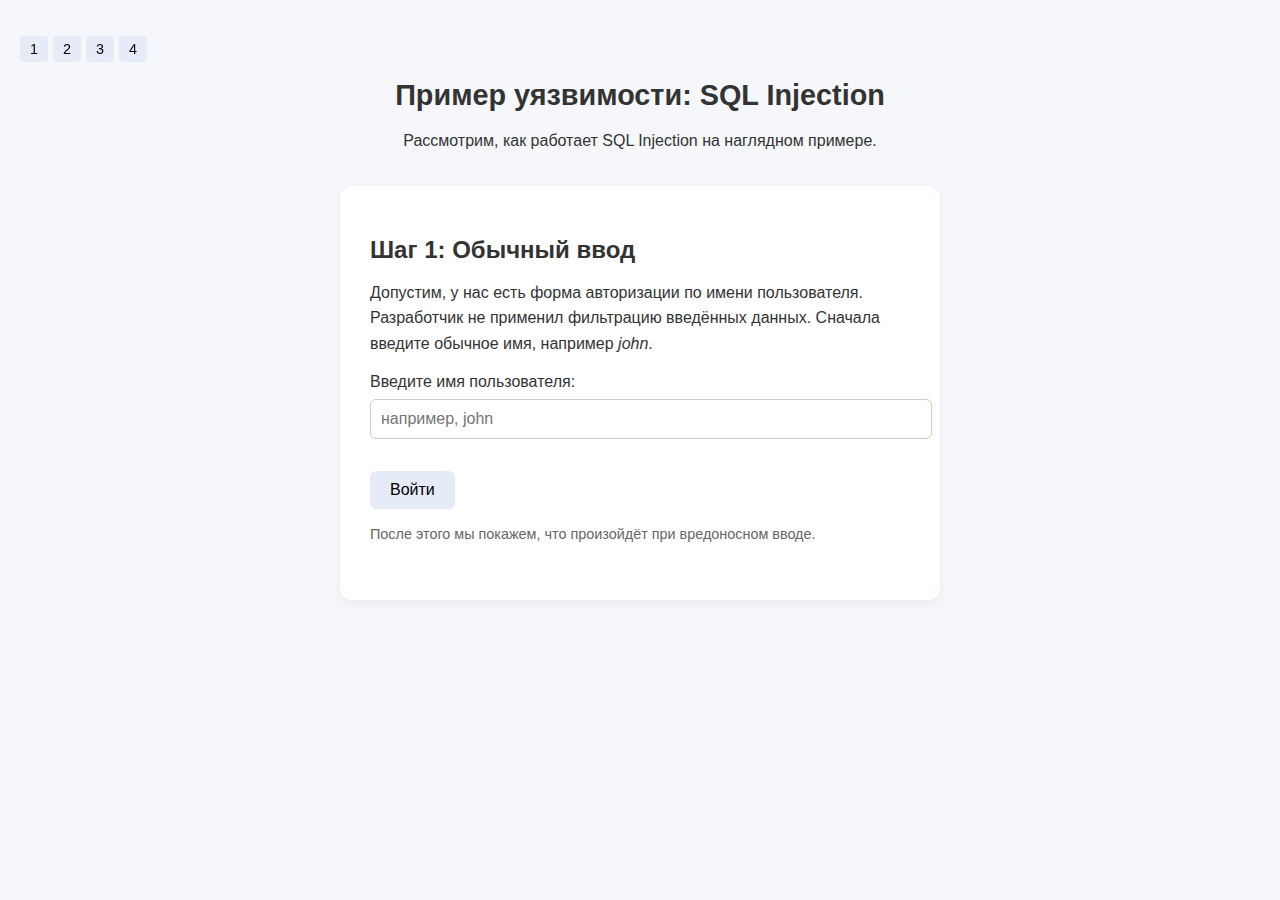
==== index.html @ fc74199f "Update and rename sql.html to index.html" ====
<!DOCTYPE html>
<html lang="ru">
<head>
    <meta charset="UTF-8" />
    <meta name="viewport" content="width=device-width, initial-scale=1.0"/>

    <title>Пример: SQL Injection</title>

    <style>
        body {
            margin: 0;
            padding: 0;
            font-family: -apple-system, BlinkMacSystemFont, "Helvetica Neue", "Segoe UI", Roboto, Oxygen, Ubuntu, Cantarell, "Open Sans", sans-serif;
            background: #F5F7FA;
            color: #333;
            min-height: 100vh;
            display: flex;
            flex-direction: column;
        }

        .container {
            max-width: 600px;
            margin: 40px auto;
            padding: 20px;
            position: relative;
        }

        h1, h2 {
            font-weight: 600;
            margin-bottom: 1rem;
        }

        p {
            line-height: 1.6;
            margin-bottom: 1rem;
        }

        button {
            background: #E5ECF8;
            border: none;
            padding: 10px 20px;
            font-size: 1rem;
            cursor: pointer;
            border-radius: 6px;
            font-weight: 500;
            margin-top: 1rem;
            transition: background 0.2s ease, transform 0.1s ease;
        }

        button:hover {
            background: #D6E2F3;
            transform: translateY(-1px);
        }

        .card {
            background: #fff;
            border-radius: 12px;
            box-shadow: 0 4px 12px rgba(0,0,0,0.05);
            padding: 30px;
            margin-bottom: 2rem;
        }

        .info-box {
            margin-top: 1rem;
            padding: 10px;
            border-radius: 6px;
            line-height: 1.5;
            font-size: 0.95rem;
        }

        .info-normal {
            background: #E7F9E7; 
            border: 1px solid #BDE8BD;
        }

        .info-warning {
            background: #FFF9D9; 
            border: 1px solid #E8E0A5;
        }

        .info-critical {
            background: #FEE9E9; 
            border: 1px solid #F7CACA;
        }

        .info-solution {
            background: #E7F9E7; 
            border: 1px solid #BDE8BD;
        }

        .label {
            font-weight: 500;
            margin-bottom: 0.5rem;
            display: block;
        }

        input[type="text"] {
            width: 100%;
            padding: 10px;
            border: 1px solid #ccc;
            border-radius: 6px;
            margin-bottom: 1rem;
            font-size: 1rem;
            font-family: inherit;
        }

        .note {
            font-size: 0.9rem;
            color: #666;
            margin-bottom: 1.5rem;
        }

        .code-sample {
            background: #F0F0F0;
            font-family: Menlo, Consolas, monospace;
            padding: 10px;
            border-radius: 6px;
            margin-top: 0.5rem;
            font-size: 0.9rem;
            overflow-x: auto;
        }

        .hidden {
            display: none;
        }

        .scenario-title {
            margin-bottom: 2rem;
            text-align: center;
        }

        .scenario-title h1 {
            font-size: 1.8rem;
        }

        /* Панель навигации в левом верхнем углу (зафиксирована) */
        .step-nav {
            position: fixed;
            top: 20px;
            left: 20px;
            display: flex;
            gap: 5px;
            z-index: 999;
        }

        .step-nav button {
            padding: 5px 10px;
            font-size: 0.9rem;
            border-radius: 4px;
            background: #E5ECF8;
            font-weight: 500;
        }

        .step-nav button:hover {
            background: #D6E2F3;
        }

        @media (max-width: 600px) {
            .card {
                padding: 20px;
            }

            h1 {
                font-size: 1.5rem;
            }

            .step-nav {
                flex-direction: column;
                top: 20px;
                left: 20px;
            }
        }
    </style>
</head>
<body>

<!-- Навигация по шагам -->
<div class="step-nav">
    <button class="step-btn" data-step="input-screen">1</button>
    <button class="step-btn" data-step="normal-result">2</button>
    <button class="step-btn" data-step="injection-screen">3</button>
    <button class="step-btn" data-step="attack-result">4</button>
</div>

<div class="container">

    <!-- Заголовок сценария -->
    <div class="scenario-title">
        <h1>Пример уязвимости: SQL Injection</h1>
        <p>Рассмотрим, как работает SQL Injection на наглядном примере.</p>
    </div>

    <!-- Экран ввода -->
    <div id="input-screen" class="card">
        <h2>Шаг 1: Обычный ввод</h2>
        <p>
            Допустим, у нас есть форма авторизации по имени пользователя. Разработчик не применил фильтрацию введённых данных.  
            Сначала введите обычное имя, например <em>john</em>.
        </p>
        <label class="label" for="usernameInput">Введите имя пользователя:</label>
        <input type="text" id="usernameInput" placeholder="например, john"/>
        <button id="loginBtn">Войти</button>
        <p class="note">После этого мы покажем, что произойдёт при вредоносном вводе.</p>
    </div>

    <!-- Экран нормального результата -->
    <div id="normal-result" class="card hidden">
        <h2>Шаг 2: Нормальный результат</h2>
        <p>Если пользователь "john" существует в базе, вы авторизуетесь без проблем.</p>
        <div class="info-box info-normal">
            <strong>Результат:</strong><br>
            Добро пожаловать, john!
        </div>

        <div class="info-box info-warning" style="margin-top:1.5rem;">
            <strong>Что произошло без инъекции:</strong><br>
            Запрос к базе данных был:
            <div class="code-sample">
                SELECT * FROM users WHERE username='john'
            </div>
            Здесь всё выглядит безопасно, так как пользовательский ввод "john" не меняет логику запроса.
        </div>
        <button class="toggle-attack" id="showAttackBtn">Перейти к вредоносному вводу</button>
    </div>

    <!-- Экран с вводом вредоносного кода -->
    <div id="injection-screen" class="card hidden">
        <h2>Шаг 3: Вредоносный ввод</h2>
        <p>Злоумышленник вводит не просто имя, а SQL-код:</p>
        <div class="code-sample">john' OR '1'='1</div>
        <input type="text" id="evilInput" value="john' OR '1'='1"/>
        <button id="attackBtn">Войти</button>
        <p class="note">Нажмите "Войти", чтобы увидеть последствия.</p>
    </div>

    <!-- Экран результата при SQL Injection -->
    <div id="attack-result" class="card hidden">
        <h2>Шаг 4: Результат SQL Injection</h2>
        <div class="info-box info-critical">
            <strong>Критическая ситуация:</strong><br>
            Злоумышленник изменил логику запроса так, что теперь он выглядит следующим образом:
            <div class="code-sample">
                SELECT * FROM users WHERE username='john' OR '1'='1'
            </div>
            Введённый код добавил условие '1'='1', которое всегда истинно.  
            Это означает, что запрос вернёт все записи из базы, а не только для конкретного пользователя.
        </div>

        <div class="info-box info-solution" style="margin-top:1.5rem;">
            <strong>Решение:</strong><br>
            Чтобы избежать подобных ситуаций, нужно использовать параметризованные запросы, ORM-библиотеки или фильтрацию ввода,  
            чтобы данные пользователя не могли менять структуру SQL-запроса.
        </div>
    </div>

</div>

<script>
    const screens = {
        'input-screen': document.getElementById('input-screen'),
        'normal-result': document.getElementById('normal-result'),
        'injection-screen': document.getElementById('injection-screen'),
        'attack-result': document.getElementById('attack-result')
    };

    const loginBtn = document.getElementById('loginBtn');
    const showAttackBtn = document.getElementById('showAttackBtn');
    const attackBtn = document.getElementById('attackBtn');

    function showScreen(screenId) {
        for (const id in screens) {
            if (id === screenId) {
                screens[id].classList.remove('hidden');
            } else {
                screens[id].classList.add('hidden');
            }
        }
        window.scrollTo(0,0);
    }

    loginBtn.addEventListener('click', () => {
        showScreen('normal-result');
    });

    showAttackBtn.addEventListener('click', () => {
        showScreen('injection-screen');
    });

    attackBtn.addEventListener('click', () => {
        showScreen('attack-result');
    });

    const stepButtons = document.querySelectorAll('.step-btn');
    stepButtons.forEach(btn => {
        btn.addEventListener('click', () => {
            const targetStep = btn.dataset.step;
            showScreen(targetStep);
        });
    });
</script>

</body>
</html>
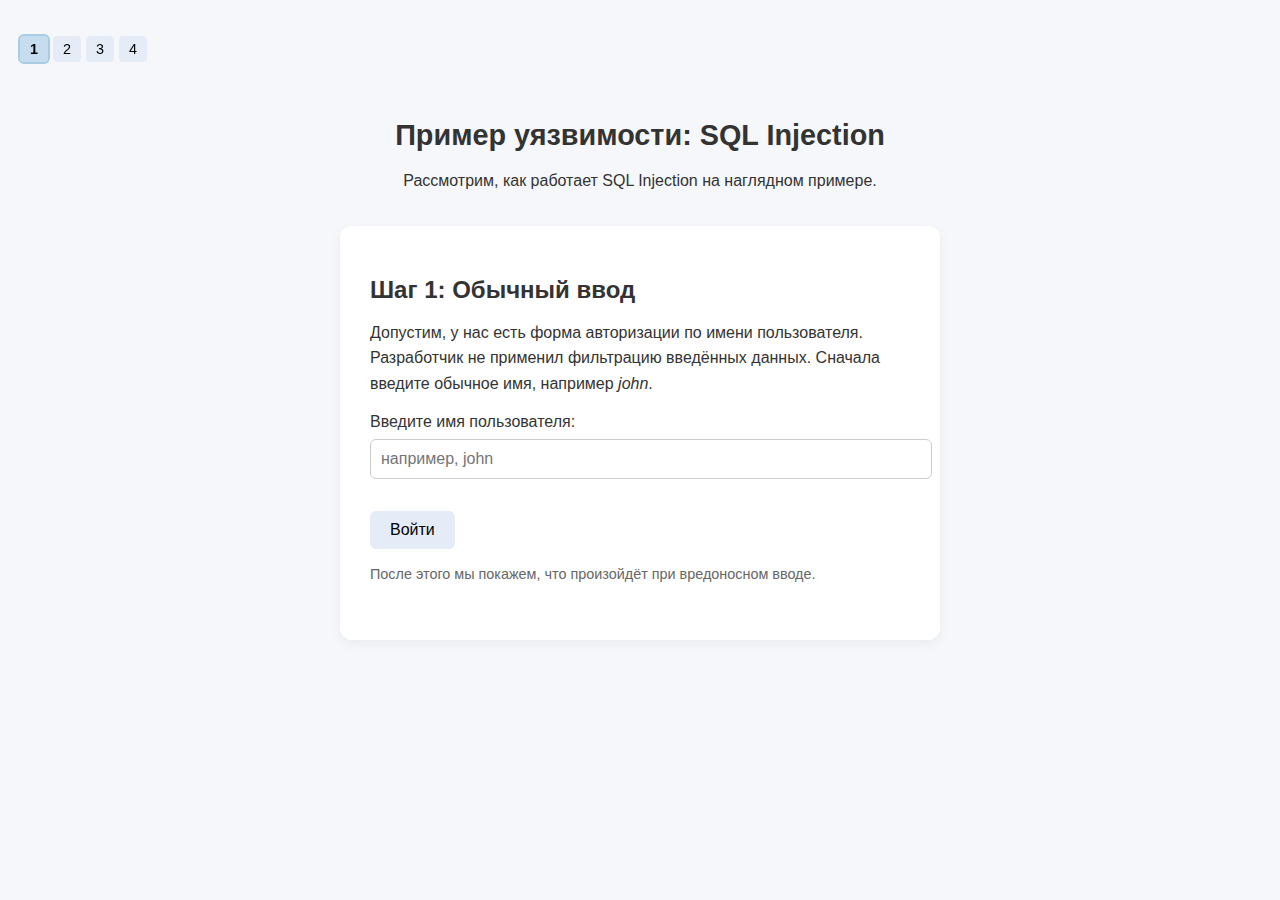
==== commit 25fa6641: "Update index.html" ====
--- a/index.html
+++ b/index.html
@@ -3,7 +3,6 @@
 <head>
     <meta charset="UTF-8" />
     <meta name="viewport" content="width=device-width, initial-scale=1.0"/>
-
     <title>Пример: SQL Injection</title>
 
     <style>
@@ -20,7 +19,7 @@
 
         .container {
             max-width: 600px;
-            margin: 40px auto;
+            margin: 80px auto 40px auto;
             padding: 20px;
             position: relative;
         }
@@ -33,6 +32,7 @@
         p {
             line-height: 1.6;
             margin-bottom: 1rem;
+            font-size: 1rem;
         }
 
         button {
@@ -45,6 +45,7 @@
             font-weight: 500;
             margin-top: 1rem;
             transition: background 0.2s ease, transform 0.1s ease;
+            max-width: 100%;
         }
 
         button:hover {
@@ -127,13 +128,15 @@
         .scenario-title {
             margin-bottom: 2rem;
             text-align: center;
+            padding: 0 10px;
         }
 
         .scenario-title h1 {
             font-size: 1.8rem;
-        }
-
-        /* Панель навигации в левом верхнем углу (зафиксирована) */
+            margin-bottom: 0.5rem;
+        }
+
+        /* Панель навигации */
         .step-nav {
             position: fixed;
             top: 20px;
@@ -149,25 +152,48 @@
             border-radius: 4px;
             background: #E5ECF8;
             font-weight: 500;
+            cursor: pointer;
         }
 
         .step-nav button:hover {
             background: #D6E2F3;
         }
 
+        /* Стиль для активной кнопки */
+        .step-btn.active {
+            background: #C6DDF0;
+            font-weight: 600;
+            outline: 2px solid #AACBE3;
+        }
+
         @media (max-width: 600px) {
+            .container {
+                margin: 120px auto 20px auto;
+                padding: 10px;
+            }
+
+            .scenario-title h1 {
+                font-size: 1.4rem;
+            }
+
             .card {
                 padding: 20px;
             }
 
-            h1 {
-                font-size: 1.5rem;
-            }
-
             .step-nav {
-                flex-direction: column;
-                top: 20px;
-                left: 20px;
+                top: 10px;
+                left: 50%;
+                transform: translateX(-50%);
+                gap: 3px;
+                background: #F5F7FA;
+                padding: 5px 10px;
+                border-radius: 8px;
+                box-shadow: 0 2px 6px rgba(0,0,0,0.1);
+            }
+
+            .step-nav button {
+                padding: 5px;
+                font-size: 0.8rem;
             }
         }
     </style>
@@ -176,7 +202,7 @@
 
 <!-- Навигация по шагам -->
 <div class="step-nav">
-    <button class="step-btn" data-step="input-screen">1</button>
+    <button class="step-btn active" data-step="input-screen">1</button>
     <button class="step-btn" data-step="normal-result">2</button>
     <button class="step-btn" data-step="injection-screen">3</button>
     <button class="step-btn" data-step="attack-result">4</button>
@@ -266,8 +292,10 @@
     const loginBtn = document.getElementById('loginBtn');
     const showAttackBtn = document.getElementById('showAttackBtn');
     const attackBtn = document.getElementById('attackBtn');
+    const stepButtons = document.querySelectorAll('.step-btn');
 
     function showScreen(screenId) {
+        // Переключаем экраны
         for (const id in screens) {
             if (id === screenId) {
                 screens[id].classList.remove('hidden');
@@ -275,6 +303,15 @@
                 screens[id].classList.add('hidden');
             }
         }
+
+        // Обновляем активную кнопку
+        stepButtons.forEach(btn => {
+            btn.classList.remove('active');
+            if (btn.dataset.step === screenId) {
+                btn.classList.add('active');
+            }
+        });
+
         window.scrollTo(0,0);
     }
 
@@ -290,7 +327,6 @@
         showScreen('attack-result');
     });
 
-    const stepButtons = document.querySelectorAll('.step-btn');
     stepButtons.forEach(btn => {
         btn.addEventListener('click', () => {
             const targetStep = btn.dataset.step;
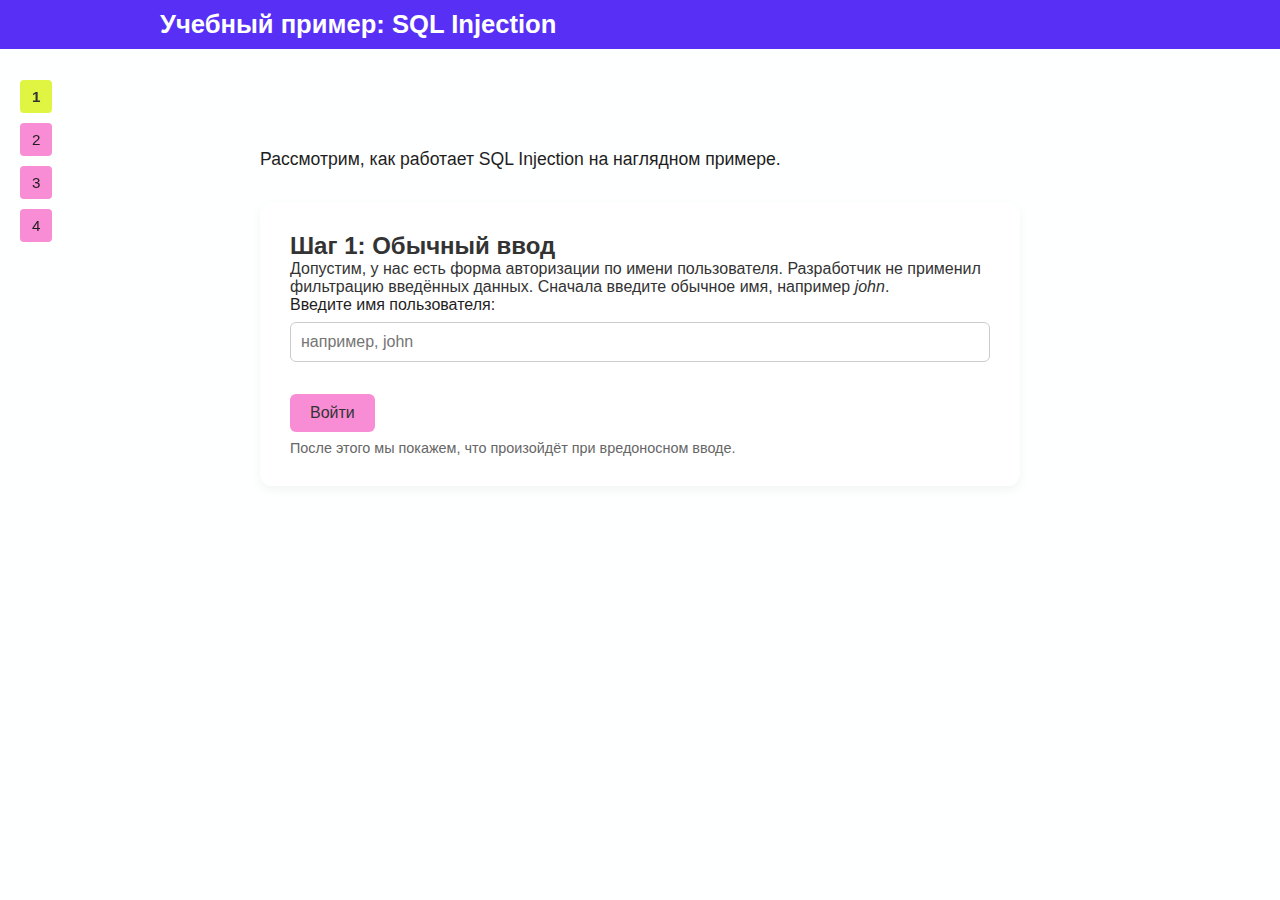
==== commit 0b0cb4f0: "Add files via upload" ====
--- a/index.html
+++ b/index.html
@@ -1,339 +1,108 @@
 <!DOCTYPE html>
 <html lang="ru">
 <head>
-    <meta charset="UTF-8" />
-    <meta name="viewport" content="width=device-width, initial-scale=1.0"/>
-    <title>Пример: SQL Injection</title>
-
-    <style>
-        body {
-            margin: 0;
-            padding: 0;
-            font-family: -apple-system, BlinkMacSystemFont, "Helvetica Neue", "Segoe UI", Roboto, Oxygen, Ubuntu, Cantarell, "Open Sans", sans-serif;
-            background: #F5F7FA;
-            color: #333;
-            min-height: 100vh;
-            display: flex;
-            flex-direction: column;
-        }
-
-        .container {
-            max-width: 600px;
-            margin: 80px auto 40px auto;
-            padding: 20px;
-            position: relative;
-        }
-
-        h1, h2 {
-            font-weight: 600;
-            margin-bottom: 1rem;
-        }
-
-        p {
-            line-height: 1.6;
-            margin-bottom: 1rem;
-            font-size: 1rem;
-        }
-
-        button {
-            background: #E5ECF8;
-            border: none;
-            padding: 10px 20px;
-            font-size: 1rem;
-            cursor: pointer;
-            border-radius: 6px;
-            font-weight: 500;
-            margin-top: 1rem;
-            transition: background 0.2s ease, transform 0.1s ease;
-            max-width: 100%;
-        }
-
-        button:hover {
-            background: #D6E2F3;
-            transform: translateY(-1px);
-        }
-
-        .card {
-            background: #fff;
-            border-radius: 12px;
-            box-shadow: 0 4px 12px rgba(0,0,0,0.05);
-            padding: 30px;
-            margin-bottom: 2rem;
-        }
-
-        .info-box {
-            margin-top: 1rem;
-            padding: 10px;
-            border-radius: 6px;
-            line-height: 1.5;
-            font-size: 0.95rem;
-        }
-
-        .info-normal {
-            background: #E7F9E7; 
-            border: 1px solid #BDE8BD;
-        }
-
-        .info-warning {
-            background: #FFF9D9; 
-            border: 1px solid #E8E0A5;
-        }
-
-        .info-critical {
-            background: #FEE9E9; 
-            border: 1px solid #F7CACA;
-        }
-
-        .info-solution {
-            background: #E7F9E7; 
-            border: 1px solid #BDE8BD;
-        }
-
-        .label {
-            font-weight: 500;
-            margin-bottom: 0.5rem;
-            display: block;
-        }
-
-        input[type="text"] {
-            width: 100%;
-            padding: 10px;
-            border: 1px solid #ccc;
-            border-radius: 6px;
-            margin-bottom: 1rem;
-            font-size: 1rem;
-            font-family: inherit;
-        }
-
-        .note {
-            font-size: 0.9rem;
-            color: #666;
-            margin-bottom: 1.5rem;
-        }
-
-        .code-sample {
-            background: #F0F0F0;
-            font-family: Menlo, Consolas, monospace;
-            padding: 10px;
-            border-radius: 6px;
-            margin-top: 0.5rem;
-            font-size: 0.9rem;
-            overflow-x: auto;
-        }
-
-        .hidden {
-            display: none;
-        }
-
-        .scenario-title {
-            margin-bottom: 2rem;
-            text-align: center;
-            padding: 0 10px;
-        }
-
-        .scenario-title h1 {
-            font-size: 1.8rem;
-            margin-bottom: 0.5rem;
-        }
-
-        /* Панель навигации */
-        .step-nav {
-            position: fixed;
-            top: 20px;
-            left: 20px;
-            display: flex;
-            gap: 5px;
-            z-index: 999;
-        }
-
-        .step-nav button {
-            padding: 5px 10px;
-            font-size: 0.9rem;
-            border-radius: 4px;
-            background: #E5ECF8;
-            font-weight: 500;
-            cursor: pointer;
-        }
-
-        .step-nav button:hover {
-            background: #D6E2F3;
-        }
-
-        /* Стиль для активной кнопки */
-        .step-btn.active {
-            background: #C6DDF0;
-            font-weight: 600;
-            outline: 2px solid #AACBE3;
-        }
-
-        @media (max-width: 600px) {
-            .container {
-                margin: 120px auto 20px auto;
-                padding: 10px;
-            }
-
-            .scenario-title h1 {
-                font-size: 1.4rem;
-            }
-
-            .card {
-                padding: 20px;
-            }
-
-            .step-nav {
-                top: 10px;
-                left: 50%;
-                transform: translateX(-50%);
-                gap: 3px;
-                background: #F5F7FA;
-                padding: 5px 10px;
-                border-radius: 8px;
-                box-shadow: 0 2px 6px rgba(0,0,0,0.1);
-            }
-
-            .step-nav button {
-                padding: 5px;
-                font-size: 0.8rem;
-            }
-        }
-    </style>
+  <meta charset="UTF-8" />
+  <meta name="viewport" content="width=device-width, initial-scale=1.0"/>
+  <title>SQL Injection Demo</title>
+  <!-- Подключаем стили -->
+  <link rel="stylesheet" href="style.css">
 </head>
 <body>
+  
+  <!-- Верхняя плашка (как на референсе), фиолетовая -->
+  <header class="top-bar">
+    <div class="top-bar__inner">
+      <!-- Можно добавить логотип или название -->
+      <h1 class="top-bar__title">Учебный пример: SQL Injection</h1>
+    </div>
+  </header>
 
-<!-- Навигация по шагам -->
-<div class="step-nav">
+  <!-- Навигация по шагам (закрепим слева) -->
+  <div class="step-nav">
     <button class="step-btn active" data-step="input-screen">1</button>
     <button class="step-btn" data-step="normal-result">2</button>
     <button class="step-btn" data-step="injection-screen">3</button>
     <button class="step-btn" data-step="attack-result">4</button>
-</div>
+  </div>
 
-<div class="container">
+  <!-- Основной контейнер -->
+  <div class="container">
 
-    <!-- Заголовок сценария -->
-    <div class="scenario-title">
-        <h1>Пример уязвимости: SQL Injection</h1>
-        <p>Рассмотрим, как работает SQL Injection на наглядном примере.</p>
+    <!-- Подзаголовок (под верхней плашкой) -->
+    <div class="page-intro">
+      <p>Рассмотрим, как работает SQL Injection на наглядном примере.</p>
     </div>
 
-    <!-- Экран ввода -->
-    <div id="input-screen" class="card">
-        <h2>Шаг 1: Обычный ввод</h2>
-        <p>
-            Допустим, у нас есть форма авторизации по имени пользователя. Разработчик не применил фильтрацию введённых данных.  
-            Сначала введите обычное имя, например <em>john</em>.
-        </p>
-        <label class="label" for="usernameInput">Введите имя пользователя:</label>
-        <input type="text" id="usernameInput" placeholder="например, john"/>
-        <button id="loginBtn">Войти</button>
-        <p class="note">После этого мы покажем, что произойдёт при вредоносном вводе.</p>
+    <!-- Экран 1: Обычный ввод -->
+    <div id="input-screen" class="card visible">
+      <h2>Шаг 1: Обычный ввод</h2>
+      <p>
+        Допустим, у нас есть форма авторизации по имени пользователя. Разработчик не применил фильтрацию введённых данных.  
+        Сначала введите обычное имя, например <em>john</em>.
+      </p>
+      <label class="label" for="usernameInput">Введите имя пользователя:</label>
+      <input type="text" id="usernameInput" placeholder="например, john"/>
+      <button id="loginBtn" class="action-btn">Войти</button>
+      <p class="note">
+        После этого мы покажем, что произойдёт при вредоносном вводе.
+      </p>
     </div>
 
-    <!-- Экран нормального результата -->
+    <!-- Экран 2: Нормальный результат -->
     <div id="normal-result" class="card hidden">
-        <h2>Шаг 2: Нормальный результат</h2>
-        <p>Если пользователь "john" существует в базе, вы авторизуетесь без проблем.</p>
-        <div class="info-box info-normal">
-            <strong>Результат:</strong><br>
-            Добро пожаловать, john!
+      <h2>Шаг 2: Нормальный результат</h2>
+      <p>Если пользователь "john" существует в базе, вы авторизуетесь без проблем.</p>
+      <div class="info-box info-normal">
+        <strong>Результат:</strong><br>
+        Добро пожаловать, john!
+      </div>
+      <div class="info-box info-warning" style="margin-top:1.5rem;">
+        <strong>Что произошло без инъекции:</strong><br>
+        Запрос к базе данных был:
+        <div class="code-sample">
+          SELECT * FROM users WHERE username='john'
         </div>
-
-        <div class="info-box info-warning" style="margin-top:1.5rem;">
-            <strong>Что произошло без инъекции:</strong><br>
-            Запрос к базе данных был:
-            <div class="code-sample">
-                SELECT * FROM users WHERE username='john'
-            </div>
-            Здесь всё выглядит безопасно, так как пользовательский ввод "john" не меняет логику запроса.
-        </div>
-        <button class="toggle-attack" id="showAttackBtn">Перейти к вредоносному вводу</button>
+        Здесь всё выглядит безопасно, так как пользовательский ввод "john" не меняет логику запроса.
+      </div>
+      <button id="showAttackBtn" class="action-btn">Перейти к вредоносному вводу</button>
     </div>
 
-    <!-- Экран с вводом вредоносного кода -->
+    <!-- Экран 3: Ввод вредоносного кода -->
     <div id="injection-screen" class="card hidden">
-        <h2>Шаг 3: Вредоносный ввод</h2>
-        <p>Злоумышленник вводит не просто имя, а SQL-код:</p>
-        <div class="code-sample">john' OR '1'='1</div>
-        <input type="text" id="evilInput" value="john' OR '1'='1"/>
-        <button id="attackBtn">Войти</button>
-        <p class="note">Нажмите "Войти", чтобы увидеть последствия.</p>
+      <h2>Шаг 3: Вредоносный ввод</h2>
+      <p>Злоумышленник вводит не просто имя, а SQL-код:</p>
+      <div class="code-sample">
+        john' OR '1'='1
+      </div>
+      <input type="text" id="evilInput" value="john' OR '1'='1"/>
+      <button id="attackBtn" class="action-btn">Войти</button>
+      <p class="note">
+        Нажмите "Войти", чтобы увидеть последствия.
+      </p>
     </div>
 
-    <!-- Экран результата при SQL Injection -->
+    <!-- Экран 4: Результат SQL Injection -->
     <div id="attack-result" class="card hidden">
-        <h2>Шаг 4: Результат SQL Injection</h2>
-        <div class="info-box info-critical">
-            <strong>Критическая ситуация:</strong><br>
-            Злоумышленник изменил логику запроса так, что теперь он выглядит следующим образом:
-            <div class="code-sample">
-                SELECT * FROM users WHERE username='john' OR '1'='1'
-            </div>
-            Введённый код добавил условие '1'='1', которое всегда истинно.  
-            Это означает, что запрос вернёт все записи из базы, а не только для конкретного пользователя.
+      <h2>Шаг 4: Результат SQL Injection</h2>
+      <div class="info-box info-critical">
+        <strong>Критическая ситуация:</strong><br>
+        Злоумышленник изменил логику запроса так, что теперь он выглядит следующим образом:
+        <div class="code-sample">
+          SELECT * FROM users WHERE username='john' OR '1'='1'
         </div>
-
-        <div class="info-box info-solution" style="margin-top:1.5rem;">
-            <strong>Решение:</strong><br>
-            Чтобы избежать подобных ситуаций, нужно использовать параметризованные запросы, ORM-библиотеки или фильтрацию ввода,  
-            чтобы данные пользователя не могли менять структуру SQL-запроса.
-        </div>
+        Введённый код добавил условие '1'='1', которое всегда истинно.  
+        Это означает, что запрос вернёт все записи из базы, а не только для конкретного пользователя.
+      </div>
+      <div class="info-box info-solution" style="margin-top:1.5rem;">
+        <strong>Решение:</strong><br>
+        Чтобы избежать подобных ситуаций, нужно использовать параметризованные запросы, ORM-библиотеки или фильтрацию ввода,  
+        чтобы данные пользователя не могли менять структуру SQL-запроса.
+      </div>
     </div>
 
-</div>
+  </div> <!-- /container -->
 
-<script>
-    const screens = {
-        'input-screen': document.getElementById('input-screen'),
-        'normal-result': document.getElementById('normal-result'),
-        'injection-screen': document.getElementById('injection-screen'),
-        'attack-result': document.getElementById('attack-result')
-    };
-
-    const loginBtn = document.getElementById('loginBtn');
-    const showAttackBtn = document.getElementById('showAttackBtn');
-    const attackBtn = document.getElementById('attackBtn');
-    const stepButtons = document.querySelectorAll('.step-btn');
-
-    function showScreen(screenId) {
-        // Переключаем экраны
-        for (const id in screens) {
-            if (id === screenId) {
-                screens[id].classList.remove('hidden');
-            } else {
-                screens[id].classList.add('hidden');
-            }
-        }
-
-        // Обновляем активную кнопку
-        stepButtons.forEach(btn => {
-            btn.classList.remove('active');
-            if (btn.dataset.step === screenId) {
-                btn.classList.add('active');
-            }
-        });
-
-        window.scrollTo(0,0);
-    }
-
-    loginBtn.addEventListener('click', () => {
-        showScreen('normal-result');
-    });
-
-    showAttackBtn.addEventListener('click', () => {
-        showScreen('injection-screen');
-    });
-
-    attackBtn.addEventListener('click', () => {
-        showScreen('attack-result');
-    });
-
-    stepButtons.forEach(btn => {
-        btn.addEventListener('click', () => {
-            const targetStep = btn.dataset.step;
-            showScreen(targetStep);
-        });
-    });
-</script>
-
+  <!-- Подключаем JS-логику -->
+  <script src="script.js"></script>
 </body>
 </html>
--- a/style.css
+++ b/style.css
@@ -0,0 +1,206 @@
+/* style.css */
+
+/* Сброс некоторых отступов/полей */
+* {
+  box-sizing: border-box;
+  margin: 0;
+  padding: 0;
+}
+
+body {
+  font-family: -apple-system, BlinkMacSystemFont, "Helvetica Neue", "Segoe UI", Roboto, sans-serif;
+  background-color: #FEFFFF; /* Основной белый */
+  color: #333;              /* Цвет текста */
+  min-height: 100vh;
+  display: flex;
+  flex-direction: column;
+}
+
+/* Верхняя плашка */
+.top-bar {
+  width: 100%;
+  background-color: #582FF5; /* яркий фиолетовый */
+  padding: 10px 0;
+}
+
+.top-bar__inner {
+  max-width: 1000px;
+  margin: 0 auto;
+  padding: 0 20px;
+}
+
+.top-bar__title {
+  color: #FEFFFF; /* контраст с фиолетовым */
+  font-weight: 600;
+  font-size: 1.6rem;
+}
+
+/* Навигация слева (fix) */
+.step-nav {
+  position: fixed;
+  top: 80px; /* чуть ниже верхней плашки */
+  left: 20px;
+  display: flex;
+  flex-direction: column;
+  gap: 10px;
+  z-index: 999;
+}
+
+/* Кнопки навигации */
+.step-btn {
+  background: #F88DD5; /* яркий розовый */
+  color: #1F1E1E;      /* почти чёрный текст */
+  border: none;
+  padding: 8px 12px;
+  font-size: 0.95rem;
+  border-radius: 4px;
+  font-weight: 500;
+  cursor: pointer;
+  transition: background 0.2s ease;
+}
+
+.step-btn:hover {
+  background: #e671c3; /* немного темнее розового */
+}
+
+/* Активная кнопка выделяется неоновым цветом + жирнее */
+.step-btn.active {
+  background: #E0F541;  /* неоновый зелёный */
+  color: #333;
+  font-weight: 600;
+}
+
+/* Основной контейнер для контента */
+.container {
+  max-width: 800px;
+  width: 100%;
+  margin: 100px auto 40px auto;
+  padding: 0 20px;
+}
+
+/* Вступительный текст под шапкой */
+.page-intro {
+  margin-bottom: 2rem;
+  font-size: 1.1rem;
+  color: #1F1E1E;
+}
+
+/* Карточки */
+.card {
+  background: #fff;
+  border-radius: 12px;
+  box-shadow: 0 4px 12px rgba(0,0,0,0.05);
+  padding: 30px;
+  margin-bottom: 2rem;
+}
+
+.hidden {
+  display: none;
+}
+
+.visible {
+  display: block;
+}
+
+/* Общий стиль для кнопок внутри карточек */
+.action-btn {
+  background: #F88DD5;
+  color: #333;
+  border: none;
+  padding: 10px 20px;
+  font-size: 1rem;
+  cursor: pointer;
+  border-radius: 6px;
+  font-weight: 500;
+  margin-top: 1rem;
+  transition: background 0.2s ease, transform 0.1s ease;
+}
+.action-btn:hover {
+  background: #e671c3;
+  transform: translateY(-1px);
+}
+
+/* Подписи к полям */
+.label {
+  font-weight: 500;
+  margin-bottom: 0.5rem;
+  display: block;
+  color: #1F1E1E;
+}
+
+/* Поля ввода */
+input[type="text"] {
+  width: 100%;
+  padding: 10px;
+  border: 1px solid #ccc;
+  border-radius: 6px;
+  margin-bottom: 1rem;
+  font-size: 1rem;
+}
+
+/* Подсказки */
+.note {
+  font-size: 0.9rem;
+  color: #666;
+  margin-top: 0.5rem;
+}
+
+/* Информационные блоки */
+.info-box {
+  margin-top: 1rem;
+  padding: 10px;
+  border-radius: 6px;
+  line-height: 1.5;
+  font-size: 0.95rem;
+}
+
+/* Разные цвета для разных кейсов */
+.info-normal {
+  background: #E7F9E7; /* слегка зелёный */
+  border: 1px solid #BDE8BD;
+}
+.info-warning {
+  background: #FFF9D9; 
+  border: 1px solid #E8E0A5;
+}
+.info-critical {
+  background: #FEE9E9; 
+  border: 1px solid #F7CACA;
+}
+.info-solution {
+  background: #E7F9E7; 
+  border: 1px solid #BDE8BD;
+}
+
+/* Блоки кода */
+.code-sample {
+  background: #F0F0F0;
+  font-family: Menlo, Consolas, monospace;
+  padding: 10px;
+  border-radius: 6px;
+  margin-top: 0.5rem;
+  font-size: 0.9rem;
+  overflow-x: auto;
+}
+
+/* Адаптивность под мобильные */
+@media (max-width: 600px) {
+  .top-bar__title {
+    font-size: 1.3rem;
+  }
+
+  .container {
+    margin-top: 120px; /* чуть больше отступа, чтобы не налезать на шапку */
+    padding: 0 10px;
+  }
+
+  .step-nav {
+    top: 60px;
+    left: 10px;
+    flex-direction: row;
+  }
+  .step-btn {
+    padding: 6px 8px;
+    font-size: 0.8rem;
+  }
+}
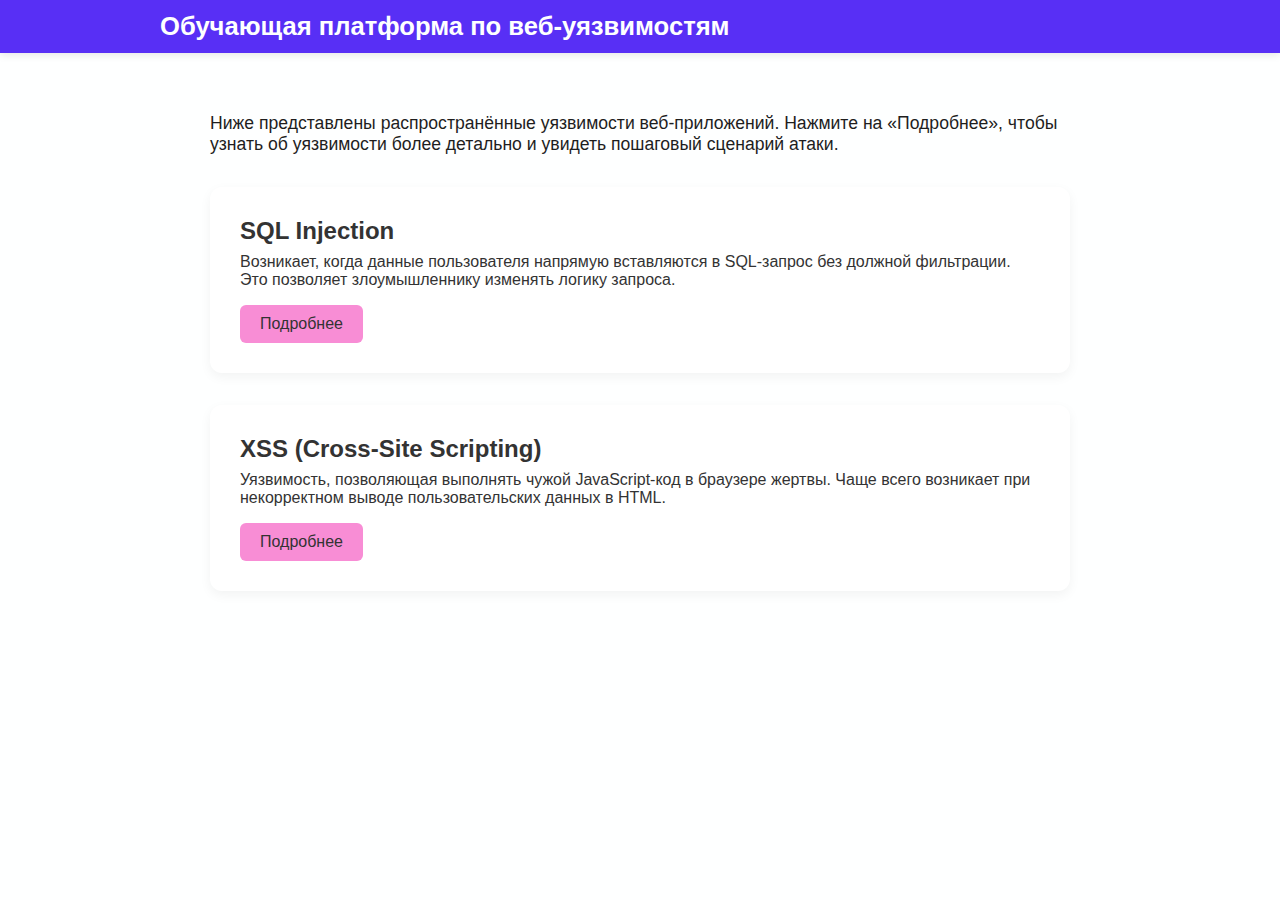
==== commit 8ccfedff: "Add files via upload" ====
--- a/index.html
+++ b/index.html
@@ -3,106 +3,58 @@
 <head>
   <meta charset="UTF-8" />
   <meta name="viewport" content="width=device-width, initial-scale=1.0"/>
-  <title>SQL Injection Demo</title>
-  <!-- Подключаем стили -->
+  <title>Обучающая платформа по веб-уязвимостям</title>
   <link rel="stylesheet" href="style.css">
 </head>
 <body>
-  
-  <!-- Верхняя плашка (как на референсе), фиолетовая -->
+
+  <!-- Верхняя плашка -->
   <header class="top-bar">
     <div class="top-bar__inner">
-      <!-- Можно добавить логотип или название -->
-      <h1 class="top-bar__title">Учебный пример: SQL Injection</h1>
+      <h1 class="top-bar__title">Обучающая платформа по веб-уязвимостям</h1>
     </div>
   </header>
 
-  <!-- Навигация по шагам (закрепим слева) -->
-  <div class="step-nav">
-    <button class="step-btn active" data-step="input-screen">1</button>
-    <button class="step-btn" data-step="normal-result">2</button>
-    <button class="step-btn" data-step="injection-screen">3</button>
-    <button class="step-btn" data-step="attack-result">4</button>
-  </div>
-
-  <!-- Основной контейнер -->
+  <!-- Основной контейнер с карточками уязвимостей -->
   <div class="container">
-
-    <!-- Подзаголовок (под верхней плашкой) -->
     <div class="page-intro">
-      <p>Рассмотрим, как работает SQL Injection на наглядном примере.</p>
-    </div>
-
-    <!-- Экран 1: Обычный ввод -->
-    <div id="input-screen" class="card visible">
-      <h2>Шаг 1: Обычный ввод</h2>
       <p>
-        Допустим, у нас есть форма авторизации по имени пользователя. Разработчик не применил фильтрацию введённых данных.  
-        Сначала введите обычное имя, например <em>john</em>.
-      </p>
-      <label class="label" for="usernameInput">Введите имя пользователя:</label>
-      <input type="text" id="usernameInput" placeholder="например, john"/>
-      <button id="loginBtn" class="action-btn">Войти</button>
-      <p class="note">
-        После этого мы покажем, что произойдёт при вредоносном вводе.
+        Ниже представлены распространённые уязвимости веб-приложений. Нажмите на «Подробнее», 
+        чтобы узнать об уязвимости более детально и увидеть пошаговый сценарий атаки.
       </p>
     </div>
 
-    <!-- Экран 2: Нормальный результат -->
-    <div id="normal-result" class="card hidden">
-      <h2>Шаг 2: Нормальный результат</h2>
-      <p>Если пользователь "john" существует в базе, вы авторизуетесь без проблем.</p>
-      <div class="info-box info-normal">
-        <strong>Результат:</strong><br>
-        Добро пожаловать, john!
-      </div>
-      <div class="info-box info-warning" style="margin-top:1.5rem;">
-        <strong>Что произошло без инъекции:</strong><br>
-        Запрос к базе данных был:
-        <div class="code-sample">
-          SELECT * FROM users WHERE username='john'
-        </div>
-        Здесь всё выглядит безопасно, так как пользовательский ввод "john" не меняет логику запроса.
-      </div>
-      <button id="showAttackBtn" class="action-btn">Перейти к вредоносному вводу</button>
+    <!-- Карточка для SQL Injection -->
+    <div class="card vuln-card">
+      <h2>SQL Injection</h2>
+      <p>
+        Возникает, когда данные пользователя напрямую вставляются в SQL-запрос 
+        без должной фильтрации. Это позволяет злоумышленнику изменять логику запроса.
+      </p>
+      <button class="action-btn"
+              onclick="location.href='vulns/sql_injection.html'">
+        Подробнее
+      </button>
     </div>
 
-    <!-- Экран 3: Ввод вредоносного кода -->
-    <div id="injection-screen" class="card hidden">
-      <h2>Шаг 3: Вредоносный ввод</h2>
-      <p>Злоумышленник вводит не просто имя, а SQL-код:</p>
-      <div class="code-sample">
-        john' OR '1'='1
-      </div>
-      <input type="text" id="evilInput" value="john' OR '1'='1"/>
-      <button id="attackBtn" class="action-btn">Войти</button>
-      <p class="note">
-        Нажмите "Войти", чтобы увидеть последствия.
+    <!-- Карточка для XSS -->
+    <div class="card vuln-card">
+      <h2>XSS (Cross-Site Scripting)</h2>
+      <p>
+        Уязвимость, позволяющая выполнять чужой JavaScript-код в браузере жертвы. 
+        Чаще всего возникает при некорректном выводе пользовательских данных в HTML.
       </p>
+      <button class="action-btn"
+              onclick="location.href='vulns/xss.html'">
+        Подробнее
+      </button>
     </div>
 
-    <!-- Экран 4: Результат SQL Injection -->
-    <div id="attack-result" class="card hidden">
-      <h2>Шаг 4: Результат SQL Injection</h2>
-      <div class="info-box info-critical">
-        <strong>Критическая ситуация:</strong><br>
-        Злоумышленник изменил логику запроса так, что теперь он выглядит следующим образом:
-        <div class="code-sample">
-          SELECT * FROM users WHERE username='john' OR '1'='1'
-        </div>
-        Введённый код добавил условие '1'='1', которое всегда истинно.  
-        Это означает, что запрос вернёт все записи из базы, а не только для конкретного пользователя.
-      </div>
-      <div class="info-box info-solution" style="margin-top:1.5rem;">
-        <strong>Решение:</strong><br>
-        Чтобы избежать подобных ситуаций, нужно использовать параметризованные запросы, ORM-библиотеки или фильтрацию ввода,  
-        чтобы данные пользователя не могли менять структуру SQL-запроса.
-      </div>
-    </div>
+    <!-- При необходимости здесь добавлять другие блоки уязвимостей (CSRF, Path Traversal и т.д.) -->
 
-  </div> <!-- /container -->
+  </div>
 
-  <!-- Подключаем JS-логику -->
+  <!-- Подключаем скрипт (если нужно что-то для главной) -->
   <script src="script.js"></script>
 </body>
 </html>
--- a/style.css
+++ b/style.css
@@ -1,16 +1,17 @@
 /* style.css */
 
-/* Сброс некоторых отступов/полей */
+/* Сброс отступов/полей */
 * {
-  box-sizing: border-box;
   margin: 0;
   padding: 0;
+  box-sizing: border-box;
 }
 
+/* Шрифты и цвета */
 body {
   font-family: -apple-system, BlinkMacSystemFont, "Helvetica Neue", "Segoe UI", Roboto, sans-serif;
-  background-color: #FEFFFF; /* Основной белый */
-  color: #333;              /* Цвет текста */
+  background-color: #FEFFFF; /* Белый */
+  color: #333;
   min-height: 100vh;
   display: flex;
   flex-direction: column;
@@ -20,7 +21,8 @@
 .top-bar {
   width: 100%;
   background-color: #582FF5; /* яркий фиолетовый */
-  padding: 10px 0;
+  padding: 12px 0;
+  box-shadow: 0 2px 8px rgba(0,0,0,0.1);
 }
 
 .top-bar__inner {
@@ -35,50 +37,15 @@
   font-size: 1.6rem;
 }
 
-/* Навигация слева (fix) */
-.step-nav {
-  position: fixed;
-  top: 80px; /* чуть ниже верхней плашки */
-  left: 20px;
-  display: flex;
-  flex-direction: column;
-  gap: 10px;
-  z-index: 999;
-}
-
-/* Кнопки навигации */
-.step-btn {
-  background: #F88DD5; /* яркий розовый */
-  color: #1F1E1E;      /* почти чёрный текст */
-  border: none;
-  padding: 8px 12px;
-  font-size: 0.95rem;
-  border-radius: 4px;
-  font-weight: 500;
-  cursor: pointer;
-  transition: background 0.2s ease;
-}
-
-.step-btn:hover {
-  background: #e671c3; /* немного темнее розового */
-}
-
-/* Активная кнопка выделяется неоновым цветом + жирнее */
-.step-btn.active {
-  background: #E0F541;  /* неоновый зелёный */
-  color: #333;
-  font-weight: 600;
-}
-
-/* Основной контейнер для контента */
+/* Основной контейнер */
 .container {
-  max-width: 800px;
+  max-width: 900px;
   width: 100%;
-  margin: 100px auto 40px auto;
+  margin: 60px auto 40px auto;
   padding: 0 20px;
 }
 
-/* Вступительный текст под шапкой */
+/* Вступительный текст */
 .page-intro {
   margin-bottom: 2rem;
   font-size: 1.1rem;
@@ -94,17 +61,21 @@
   margin-bottom: 2rem;
 }
 
+/* Карточки уязвимостей на главной */
+.vuln-card h2 {
+  margin-bottom: 0.5rem;
+}
+
 .hidden {
   display: none;
 }
-
 .visible {
   display: block;
 }
 
-/* Общий стиль для кнопок внутри карточек */
+/* Кнопка действия */
 .action-btn {
-  background: #F88DD5;
+  background: #F88DD5; /* яркий розовый */
   color: #333;
   border: none;
   padding: 10px 20px;
@@ -120,14 +91,6 @@
   transform: translateY(-1px);
 }
 
-/* Подписи к полям */
-.label {
-  font-weight: 500;
-  margin-bottom: 0.5rem;
-  display: block;
-  color: #1F1E1E;
-}
-
 /* Поля ввода */
 input[type="text"] {
   width: 100%;
@@ -136,6 +99,14 @@
   border-radius: 6px;
   margin-bottom: 1rem;
   font-size: 1rem;
+}
+
+/* Подписи к полям */
+.label {
+  font-weight: 500;
+  margin-bottom: 0.5rem;
+  display: block;
+  color: #1F1E1E;
 }
 
 /* Подсказки */
@@ -154,9 +125,8 @@
   font-size: 0.95rem;
 }
 
-/* Разные цвета для разных кейсов */
 .info-normal {
-  background: #E7F9E7; /* слегка зелёный */
+  background: #E7F9E7; 
   border: 1px solid #BDE8BD;
 }
 .info-warning {
@@ -172,7 +142,7 @@
   border: 1px solid #BDE8BD;
 }
 
-/* Блоки кода */
+/* Кодовые фрагменты */
 .code-sample {
   background: #F0F0F0;
   font-family: Menlo, Consolas, monospace;
@@ -183,24 +153,19 @@
   overflow-x: auto;
 }
 
-/* Адаптивность под мобильные */
+/* Адаптивность */
 @media (max-width: 600px) {
   .top-bar__title {
     font-size: 1.3rem;
   }
-
   .container {
-    margin-top: 120px; /* чуть больше отступа, чтобы не налезать на шапку */
+    margin-top: 80px;
     padding: 0 10px;
   }
-
-  .step-nav {
-    top: 60px;
-    left: 10px;
-    flex-direction: row;
+  .card {
+    padding: 20px;
   }
-  .step-btn {
-    padding: 6px 8px;
-    font-size: 0.8rem;
+  .page-intro {
+    font-size: 1rem;
   }
 }
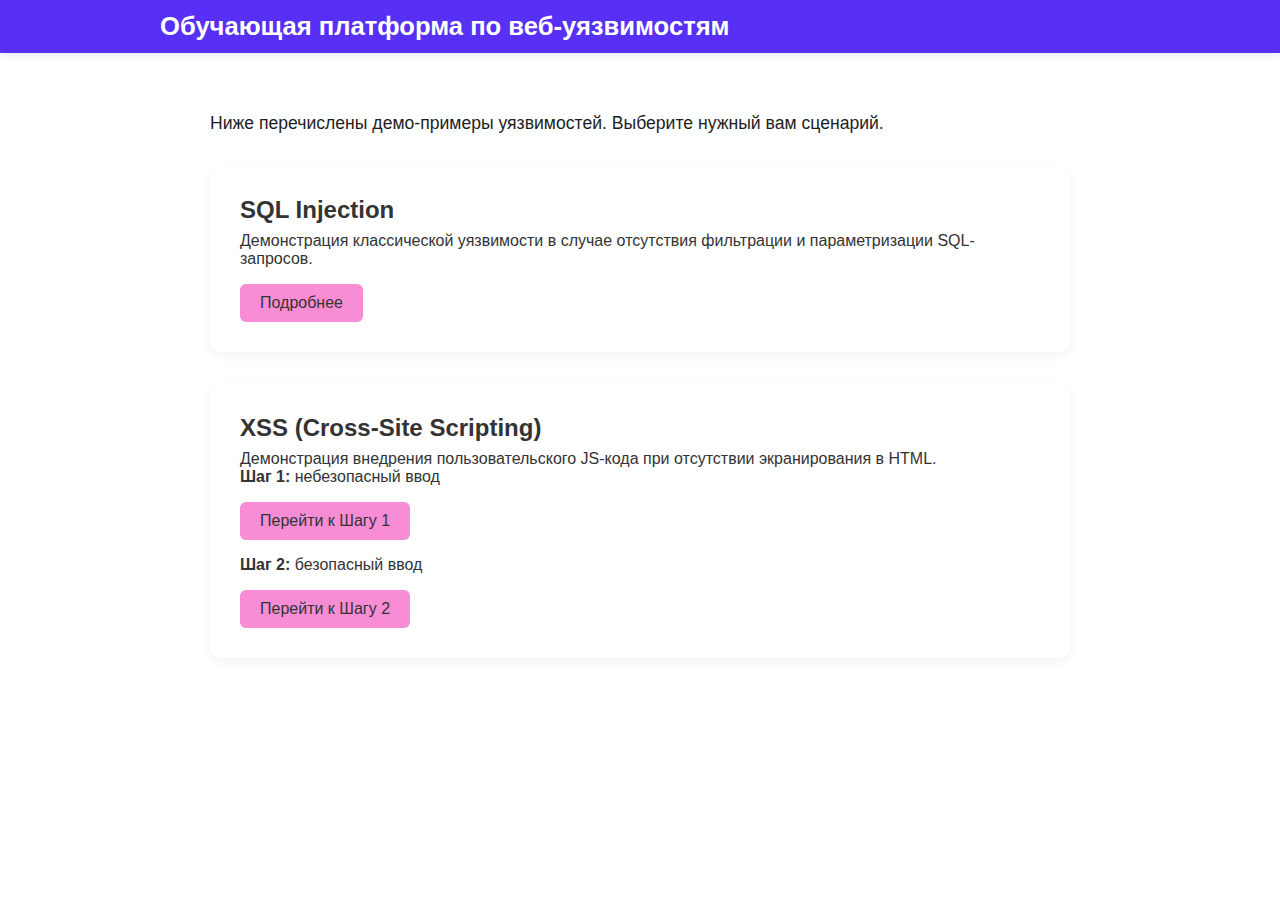
==== commit 6c4d3b7d: "Add files via upload" ====
--- a/index.html
+++ b/index.html
@@ -15,46 +15,39 @@
     </div>
   </header>
 
-  <!-- Основной контейнер с карточками уязвимостей -->
   <div class="container">
     <div class="page-intro">
-      <p>
-        Ниже представлены распространённые уязвимости веб-приложений. Нажмите на «Подробнее», 
-        чтобы узнать об уязвимости более детально и увидеть пошаговый сценарий атаки.
-      </p>
+      <p>Ниже перечислены демо-примеры уязвимостей. Выберите нужный вам сценарий.</p>
     </div>
 
-    <!-- Карточка для SQL Injection -->
+    <!-- Пример: SQL Injection, переходит на sql_injection.html или разбивку на несколько страниц -->
     <div class="card vuln-card">
       <h2>SQL Injection</h2>
-      <p>
-        Возникает, когда данные пользователя напрямую вставляются в SQL-запрос 
-        без должной фильтрации. Это позволяет злоумышленнику изменять логику запроса.
-      </p>
-      <button class="action-btn"
-              onclick="location.href='vulns/sql_injection.html'">
+      <p>Демонстрация классической уязвимости в случае отсутствия фильтрации и параметризации SQL-запросов.</p>
+      <button class="action-btn" onclick="location.href='vulns/sql_injection.html'">
         Подробнее
       </button>
     </div>
 
-    <!-- Карточка для XSS -->
+    <!-- XSS: если хотим показать два «шага» (небезопасный / безопасный) — 
+         можно просто сделать две кнопки для каждой «страницы/шага». -->
     <div class="card vuln-card">
       <h2>XSS (Cross-Site Scripting)</h2>
       <p>
-        Уязвимость, позволяющая выполнять чужой JavaScript-код в браузере жертвы. 
-        Чаще всего возникает при некорректном выводе пользовательских данных в HTML.
+        Демонстрация внедрения пользовательского JS-кода при отсутствии экранирования в HTML.
       </p>
-      <button class="action-btn"
-              onclick="location.href='vulns/xss.html'">
-        Подробнее
+      <p><strong>Шаг 1:</strong> небезопасный ввод</p>
+      <button class="action-btn" onclick="location.href='vulns/xss_insecure.html'">
+        Перейти к Шагу 1
+      </button>
+      <p style="margin-top:1rem;"><strong>Шаг 2:</strong> безопасный ввод</p>
+      <button class="action-btn" onclick="location.href='vulns/xss_secure.html'">
+        Перейти к Шагу 2
       </button>
     </div>
 
-    <!-- При необходимости здесь добавлять другие блоки уязвимостей (CSRF, Path Traversal и т.д.) -->
-
   </div>
 
-  <!-- Подключаем скрипт (если нужно что-то для главной) -->
   <script src="script.js"></script>
 </body>
 </html>
--- a/style.css
+++ b/style.css
@@ -153,19 +153,106 @@
   overflow-x: auto;
 }
 
+/* ... предыдущие стили ... */
+
+/* Дополнительная панель под шапкой */
+.sub-nav {
+  display: flex;
+  align-items: center;
+  gap: 10px;
+  padding: 10px 20px;
+  background: #FEFFFF;
+  box-shadow: 0 2px 6px rgba(0,0,0,0.05);
+}
+
+/* Кнопка "На главную" */
+.back-btn {
+  background: #E0F541; /* неоновый зелёный */
+  color: #333;
+  border: none;
+  padding: 8px 12px;
+  font-size: 0.95rem;
+  border-radius: 4px;
+  font-weight: 500;
+  cursor: pointer;
+  transition: background 0.2s ease, transform 0.1s ease;
+}
+.back-btn:hover {
+  background: #c8e52c;
+  transform: translateY(-1px);
+}
+
+/* Контейнер для кнопок шагов */
+.step-nav {
+  display: flex;
+  gap: 5px;
+}
+
+/* Кнопки шагов */
+.step-btn {
+  background: #F88DD5; /* яркий розовый */
+  color: #333;
+  border: none;
+  padding: 6px 12px;
+  font-size: 0.9rem;
+  border-radius: 4px;
+  font-weight: 500;
+  cursor: pointer;
+  transition: background 0.2s ease;
+}
+
+.step-btn:hover {
+  background: #e671c3;
+}
+
+.step-btn.active {
+  background: #E0F541; /* неоновый зелёный */
+  color: #333;
+  font-weight: 600;
+  outline: 2px solid #bcd821;
+}
+
+/* Пример доп. стилей, если ещё не было */
+.sub-nav {
+  display: flex;
+  align-items: center;
+  gap: 10px;
+  padding: 10px 20px;
+  background: #FEFFFF;
+  box-shadow: 0 2px 6px rgba(0,0,0,0.05);
+}
+
+.back-btn {
+  background: #E0F541; /* неоновый зелёный */
+  color: #333;
+  border: none;
+  padding: 8px 12px;
+  font-size: 0.95rem;
+  border-radius: 4px;
+  font-weight: 500;
+  cursor: pointer;
+  transition: background 0.2s ease, transform 0.1s ease;
+}
+.back-btn:hover {
+  background: #c8e52c;
+  transform: translateY(-1px);
+}
+
+
 /* Адаптивность */
 @media (max-width: 600px) {
-  .top-bar__title {
-    font-size: 1.3rem;
+  .sub-nav {
+    flex-direction: column;
+    align-items: flex-start;
+    gap: 10px;
   }
-  .container {
-    margin-top: 80px;
-    padding: 0 10px;
+  .step-nav {
+    gap: 3px;
   }
-  .card {
-    padding: 20px;
+  .step-btn {
+    font-size: 0.8rem;
+    padding: 5px 8px;
   }
-  .page-intro {
-    font-size: 1rem;
-  }
-}
+}
+
+
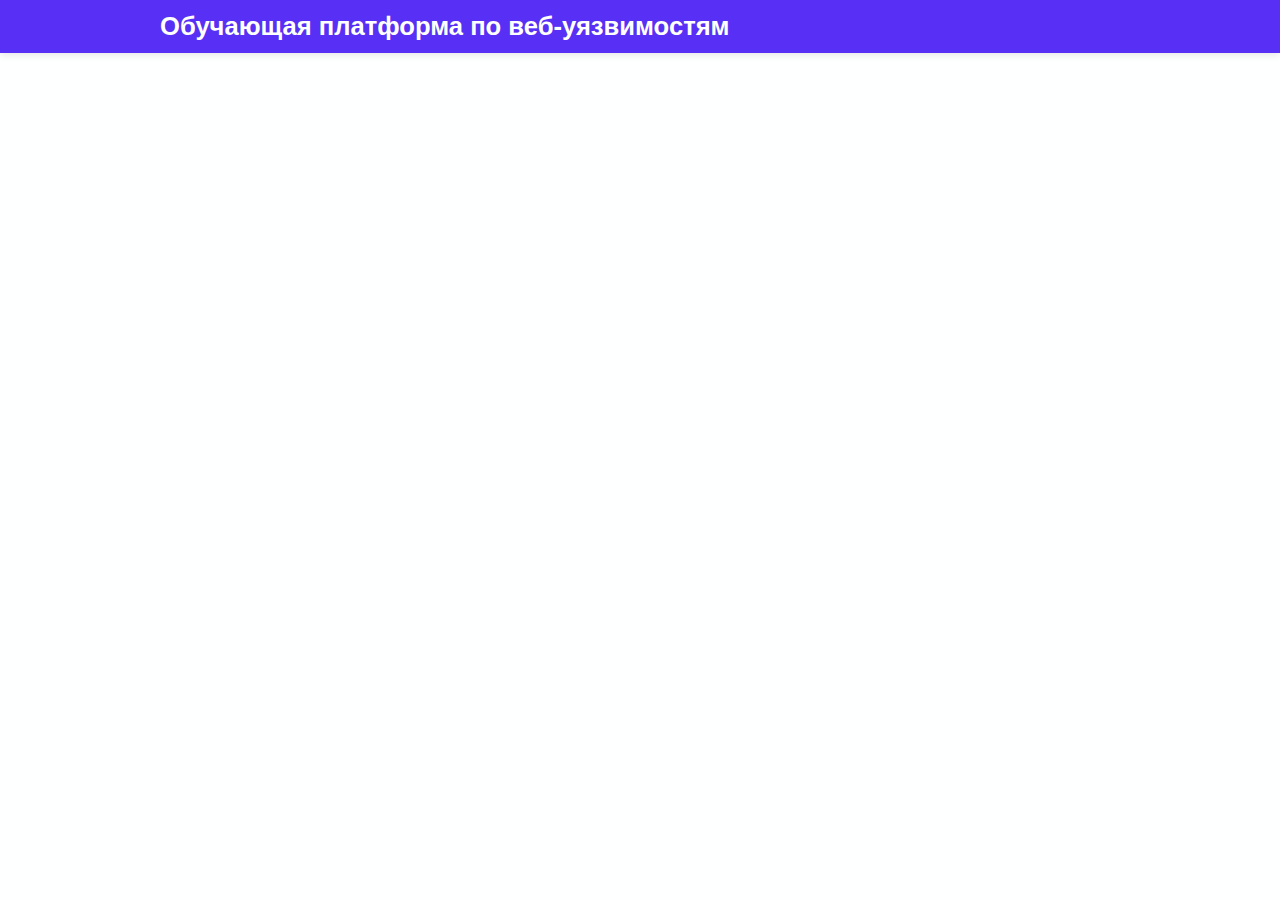
==== commit 4591c482: "Add files via upload" ====
--- a/index.html
+++ b/index.html
@@ -3,7 +3,7 @@
 <head>
   <meta charset="UTF-8" />
   <meta name="viewport" content="width=device-width, initial-scale=1.0"/>
-  <title>Обучающая платформа по веб-уязвимостям</title>
+  <title>Обучающая платформа: Веб-уязвимости</title>
   <link rel="stylesheet" href="style.css">
 </head>
 <body>
@@ -15,39 +15,50 @@
     </div>
   </header>
 
-  <div class="container">
+  <div class="container fade-in">
     <div class="page-intro">
-      <p>Ниже перечислены демо-примеры уязвимостей. Выберите нужный вам сценарий.</p>
+      <p>
+        Добро пожаловать! Ниже представлены наиболее распространённые уязвимости.
+        Нажмите «Подробнее», чтобы посмотреть пошаговые примеры их эксплуатации 
+        и способы защиты.
+      </p>
     </div>
 
-    <!-- Пример: SQL Injection, переходит на sql_injection.html или разбивку на несколько страниц -->
-    <div class="card vuln-card">
+    <!-- Карточка: SQL Injection -->
+    <div class="card vuln-card fade-up">
       <h2>SQL Injection</h2>
-      <p>Демонстрация классической уязвимости в случае отсутствия фильтрации и параметризации SQL-запросов.</p>
+      <p>
+        Возникает, когда данные пользователя напрямую вставляются в SQL-запрос 
+        без должной фильтрации и параметризации. Это позволяет злоумышленнику 
+        менять логику запроса и получать доступ к конфиденциальным данным.
+      </p>
       <button class="action-btn" onclick="location.href='vulns/sql_injection.html'">
         Подробнее
       </button>
     </div>
 
-    <!-- XSS: если хотим показать два «шага» (небезопасный / безопасный) — 
-         можно просто сделать две кнопки для каждой «страницы/шага». -->
-    <div class="card vuln-card">
+    <!-- Карточка: XSS -->
+    <div class="card vuln-card fade-up" style="animation-delay: 0.2s;">
       <h2>XSS (Cross-Site Scripting)</h2>
       <p>
-        Демонстрация внедрения пользовательского JS-кода при отсутствии экранирования в HTML.
+        Позволяет внедрять чужой JavaScript-код в страницы, которые видят другие пользователи. 
+        Чаще всего возникает при некорректном выводе пользовательского ввода в HTML.
       </p>
-      <p><strong>Шаг 1:</strong> небезопасный ввод</p>
-      <button class="action-btn" onclick="location.href='vulns/xss_insecure.html'">
-        Перейти к Шагу 1
-      </button>
-      <p style="margin-top:1rem;"><strong>Шаг 2:</strong> безопасный ввод</p>
-      <button class="action-btn" onclick="location.href='vulns/xss_secure.html'">
-        Перейти к Шагу 2
+      <button class="action-btn" onclick="location.href='vulns/xss.html'">
+        Подробнее
       </button>
     </div>
 
   </div>
 
+  <!-- Футер с ссылкой на Telegram -->
+  <footer class="footer-bar fade-in-up">
+    <p>
+      Связаться со мной: 
+      <a href="https://t.me/scbdq" target="_blank" class="tg-link">@scbdq</a>
+    </p>
+  </footer>
+
   <script src="script.js"></script>
 </body>
 </html>
--- a/style.css
+++ b/style.css
@@ -1,13 +1,13 @@
 /* style.css */
 
-/* Сброс отступов/полей */
+/* Сброс отступов и box-sizing */
 * {
   margin: 0;
   padding: 0;
   box-sizing: border-box;
 }
 
-/* Шрифты и цвета */
+/* Основной шрифт и фоновый цвет */
 body {
   font-family: -apple-system, BlinkMacSystemFont, "Helvetica Neue", "Segoe UI", Roboto, sans-serif;
   background-color: #FEFFFF; /* Белый */
@@ -20,24 +20,22 @@
 /* Верхняя плашка */
 .top-bar {
   width: 100%;
-  background-color: #582FF5; /* яркий фиолетовый */
+  background-color: #582FF5; /* фиолетовый */
   padding: 12px 0;
   box-shadow: 0 2px 8px rgba(0,0,0,0.1);
 }
-
 .top-bar__inner {
   max-width: 1000px;
   margin: 0 auto;
   padding: 0 20px;
 }
-
 .top-bar__title {
-  color: #FEFFFF; /* контраст с фиолетовым */
+  color: #FEFFFF;
   font-weight: 600;
   font-size: 1.6rem;
 }
 
-/* Основной контейнер */
+/* Контейнер */
 .container {
   max-width: 900px;
   width: 100%;
@@ -45,11 +43,27 @@
   padding: 0 20px;
 }
 
-/* Вступительный текст */
-.page-intro {
-  margin-bottom: 2rem;
-  font-size: 1.1rem;
-  color: #1F1E1E;
+/* Анимация появления */
+.fade-in {
+  animation: fadeIn 0.6s ease forwards;
+  opacity: 0;
+}
+.fade-up {
+  animation: fadeUp 0.7s ease forwards;
+  opacity: 0;
+}
+@keyframes fadeIn {
+  to { opacity: 1; }
+}
+@keyframes fadeUp {
+  0% {
+    opacity: 0;
+    transform: translateY(20px);
+  }
+  100% {
+    opacity: 1;
+    transform: translateY(0);
+  }
 }
 
 /* Карточки */
@@ -61,21 +75,9 @@
   margin-bottom: 2rem;
 }
 
-/* Карточки уязвимостей на главной */
-.vuln-card h2 {
-  margin-bottom: 0.5rem;
-}
-
-.hidden {
-  display: none;
-}
-.visible {
-  display: block;
-}
-
 /* Кнопка действия */
 .action-btn {
-  background: #F88DD5; /* яркий розовый */
+  background: #F88DD5; /* розовый */
   color: #333;
   border: none;
   padding: 10px 20px;
@@ -91,7 +93,55 @@
   transform: translateY(-1px);
 }
 
-/* Поля ввода */
+/* Вспомогательные стили для списков */
+.vuln-list {
+  list-style: disc;
+  margin-left: 1.2rem;
+  margin-top: 0.5rem;
+}
+
+/* Инфоблоки */
+.info-box {
+  margin-top: 1rem;
+  padding: 10px;
+  border-radius: 6px;
+  line-height: 1.5;
+  font-size: 0.95rem;
+}
+.info-normal {
+  background: #E7F9E7; 
+  border: 1px solid #BDE8BD;
+}
+.info-warning {
+  background: #FFF9D9; 
+  border: 1px solid #E8E0A5;
+}
+.info-critical {
+  background: #FEE9E9; 
+  border: 1px solid #F7CACA;
+}
+.info-solution {
+  background: #E7F9E7; 
+  border: 1px solid #BDE8BD;
+}
+
+/* Код */
+.code-sample {
+  background: #F0F0F0;
+  font-family: Menlo, Consolas, monospace;
+  padding: 10px;
+  border-radius: 6px;
+  margin-top: 0.5rem;
+  font-size: 0.9rem;
+  overflow-x: auto;
+}
+
+/* Метки и поля */
+.label {
+  font-weight: 500;
+  margin-bottom: 0.5rem;
+  display: block;
+}
 input[type="text"] {
   width: 100%;
   padding: 10px;
@@ -100,62 +150,21 @@
   margin-bottom: 1rem;
   font-size: 1rem;
 }
-
-/* Подписи к полям */
-.label {
-  font-weight: 500;
-  margin-bottom: 0.5rem;
-  display: block;
-  color: #1F1E1E;
-}
-
-/* Подсказки */
 .note {
   font-size: 0.9rem;
   color: #666;
   margin-top: 0.5rem;
 }
 
-/* Информационные блоки */
-.info-box {
-  margin-top: 1rem;
-  padding: 10px;
-  border-radius: 6px;
-  line-height: 1.5;
-  font-size: 0.95rem;
-}
-
-.info-normal {
-  background: #E7F9E7; 
-  border: 1px solid #BDE8BD;
-}
-.info-warning {
-  background: #FFF9D9; 
-  border: 1px solid #E8E0A5;
-}
-.info-critical {
-  background: #FEE9E9; 
-  border: 1px solid #F7CACA;
-}
-.info-solution {
-  background: #E7F9E7; 
-  border: 1px solid #BDE8BD;
-}
-
-/* Кодовые фрагменты */
-.code-sample {
-  background: #F0F0F0;
-  font-family: Menlo, Consolas, monospace;
-  padding: 10px;
-  border-radius: 6px;
-  margin-top: 0.5rem;
-  font-size: 0.9rem;
-  overflow-x: auto;
-}
-
-/* ... предыдущие стили ... */
-
-/* Дополнительная панель под шапкой */
+/* Сокрытие / Показ */
+.hidden {
+  display: none;
+}
+.visible {
+  display: block;
+}
+
+/* Навигация под шапкой */
 .sub-nav {
   display: flex;
   align-items: center;
@@ -182,15 +191,13 @@
   transform: translateY(-1px);
 }
 
-/* Контейнер для кнопок шагов */
+/* Меню шагов */
 .step-nav {
   display: flex;
   gap: 5px;
 }
-
-/* Кнопки шагов */
 .step-btn {
-  background: #F88DD5; /* яркий розовый */
+  background: #F88DD5; 
   color: #333;
   border: none;
   padding: 6px 12px;
@@ -200,11 +207,9 @@
   cursor: pointer;
   transition: background 0.2s ease;
 }
-
 .step-btn:hover {
   background: #e671c3;
 }
-
 .step-btn.active {
   background: #E0F541; /* неоновый зелёный */
   color: #333;
@@ -212,47 +217,55 @@
   outline: 2px solid #bcd821;
 }
 
-/* Пример доп. стилей, если ещё не было */
-.sub-nav {
-  display: flex;
-  align-items: center;
-  gap: 10px;
-  padding: 10px 20px;
+/* Футер */
+.footer-bar {
+  margin-top: auto; 
+  padding: 20px;
   background: #FEFFFF;
-  box-shadow: 0 2px 6px rgba(0,0,0,0.05);
-}
-
-.back-btn {
-  background: #E0F541; /* неоновый зелёный */
-  color: #333;
-  border: none;
-  padding: 8px 12px;
+  text-align: center;
+  box-shadow: 0 -2px 6px rgba(0,0,0,0.05);
+  animation: fadeInUp 0.7s ease forwards;
+  opacity: 0;
+}
+@keyframes fadeInUp {
+  0% {
+    opacity: 0; 
+    transform: translateY(20px);
+  }
+  100% {
+    opacity: 1; 
+    transform: translateY(0);
+  }
+}
+.footer-bar p {
   font-size: 0.95rem;
-  border-radius: 4px;
-  font-weight: 500;
-  cursor: pointer;
-  transition: background 0.2s ease, transform 0.1s ease;
-}
-.back-btn:hover {
-  background: #c8e52c;
-  transform: translateY(-1px);
-}
-
+}
+.tg-link {
+  color: #582FF5;
+  text-decoration: underline;
+}
+.tg-link:hover {
+  color: #4222c5;
+}
 
 /* Адаптивность */
 @media (max-width: 600px) {
-  .sub-nav {
-    flex-direction: column;
-    align-items: flex-start;
-    gap: 10px;
-  }
-  .step-nav {
-    gap: 3px;
+  .top-bar__title {
+    font-size: 1.3rem;
+  }
+  .container {
+    margin-top: 80px;
+    padding: 0 10px;
+  }
+  .card {
+    padding: 20px;
   }
   .step-btn {
     font-size: 0.8rem;
     padding: 5px 8px;
   }
-}
-
-
+  .back-btn {
+    font-size: 0.85rem;
+    padding: 6px 8px;
+  }
+}
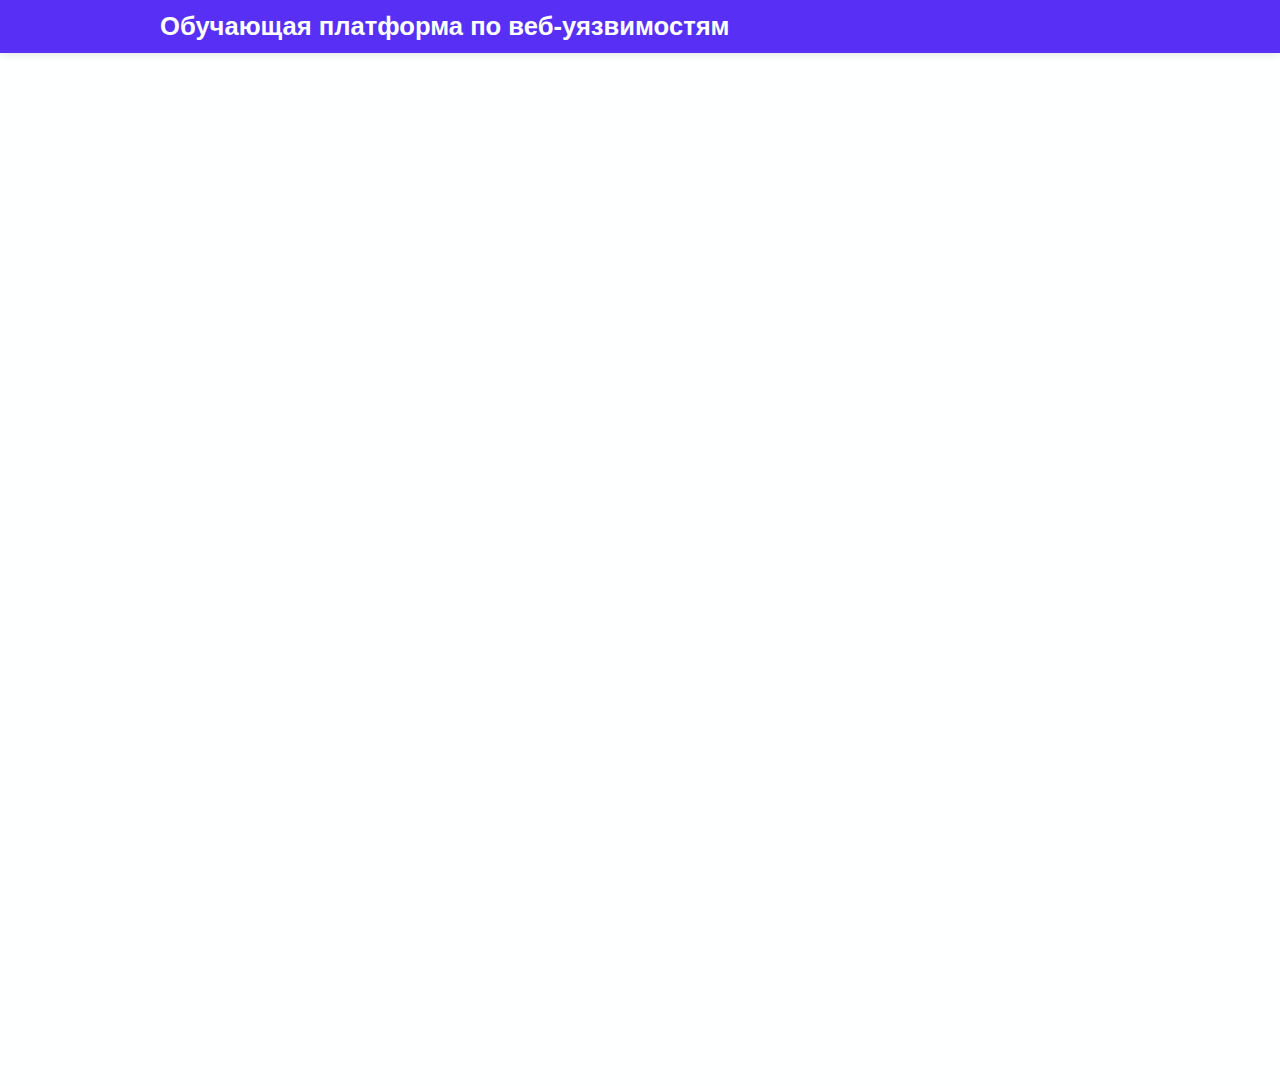
==== commit 1b4d1904: "Add files via upload" ====
--- a/index.html
+++ b/index.html
@@ -18,34 +18,56 @@
   <div class="container fade-in">
     <div class="page-intro">
       <p>
-        Добро пожаловать! Ниже представлены наиболее распространённые уязвимости.
-        Нажмите «Подробнее», чтобы посмотреть пошаговые примеры их эксплуатации 
-        и способы защиты.
+        Добро пожаловать! Ниже представлены примеры распространённых уязвимостей. Нажмите «Подробнее», 
+        чтобы изучить механику атак и способы защиты.
       </p>
     </div>
 
-    <!-- Карточка: SQL Injection -->
+    <!-- 1) SQL Injection -->
     <div class="card vuln-card fade-up">
       <h2>SQL Injection</h2>
       <p>
-        Возникает, когда данные пользователя напрямую вставляются в SQL-запрос 
-        без должной фильтрации и параметризации. Это позволяет злоумышленнику 
-        менять логику запроса и получать доступ к конфиденциальным данным.
+        Возникает, когда данные пользователя напрямую вставляются в SQL-запрос без должной фильтрации. 
+        Позволяет злоумышленнику модифицировать запрос, похищать данные и даже менять логику на сервере.
       </p>
       <button class="action-btn" onclick="location.href='vulns/sql_injection.html'">
         Подробнее
       </button>
     </div>
 
-    <!-- Карточка: XSS -->
-    <div class="card vuln-card fade-up" style="animation-delay: 0.2s;">
+    <!-- 2) XSS -->
+    <div class="card vuln-card fade-up" style="animation-delay: 0.1s;">
       <h2>XSS (Cross-Site Scripting)</h2>
       <p>
-        Позволяет внедрять чужой JavaScript-код в страницы, которые видят другие пользователи. 
-        Чаще всего возникает при некорректном выводе пользовательского ввода в HTML.
+        Позволяет внедрять чужой JavaScript-код в веб-страницы, просматриваемые другими пользователями, 
+        из-за некорректного вывода пользовательского ввода в HTML.
       </p>
       <button class="action-btn" onclick="location.href='vulns/xss.html'">
         Подробнее
+      </button>
+    </div>
+
+    <!-- 3) Path Traversal (новая уязвимость-демо) -->
+    <div class="card vuln-card fade-up" style="animation-delay: 0.2s;">
+      <h2>Path Traversal</h2>
+      <p>
+        Уязвимость, при которой злоумышленник может выйти за пределы корневой директории 
+        и прочитать (или записать) системные файлы, используя относительные пути («../»).
+      </p>
+      <button class="action-btn" disabled>
+        В разработке
+      </button>
+    </div>
+
+    <!-- 4) CSRF (новая уязвимость-демо) -->
+    <div class="card vuln-card fade-up" style="animation-delay: 0.3s;">
+      <h2>CSRF (Cross-Site Request Forgery)</h2>
+      <p>
+        Злоумышленник обманом заставляет пользователя выполнить нежелательное действие, 
+        используя активную сессию жертвы на доверенном сайте.
+      </p>
+      <button class="action-btn" disabled>
+        В разработке
       </button>
     </div>
 
